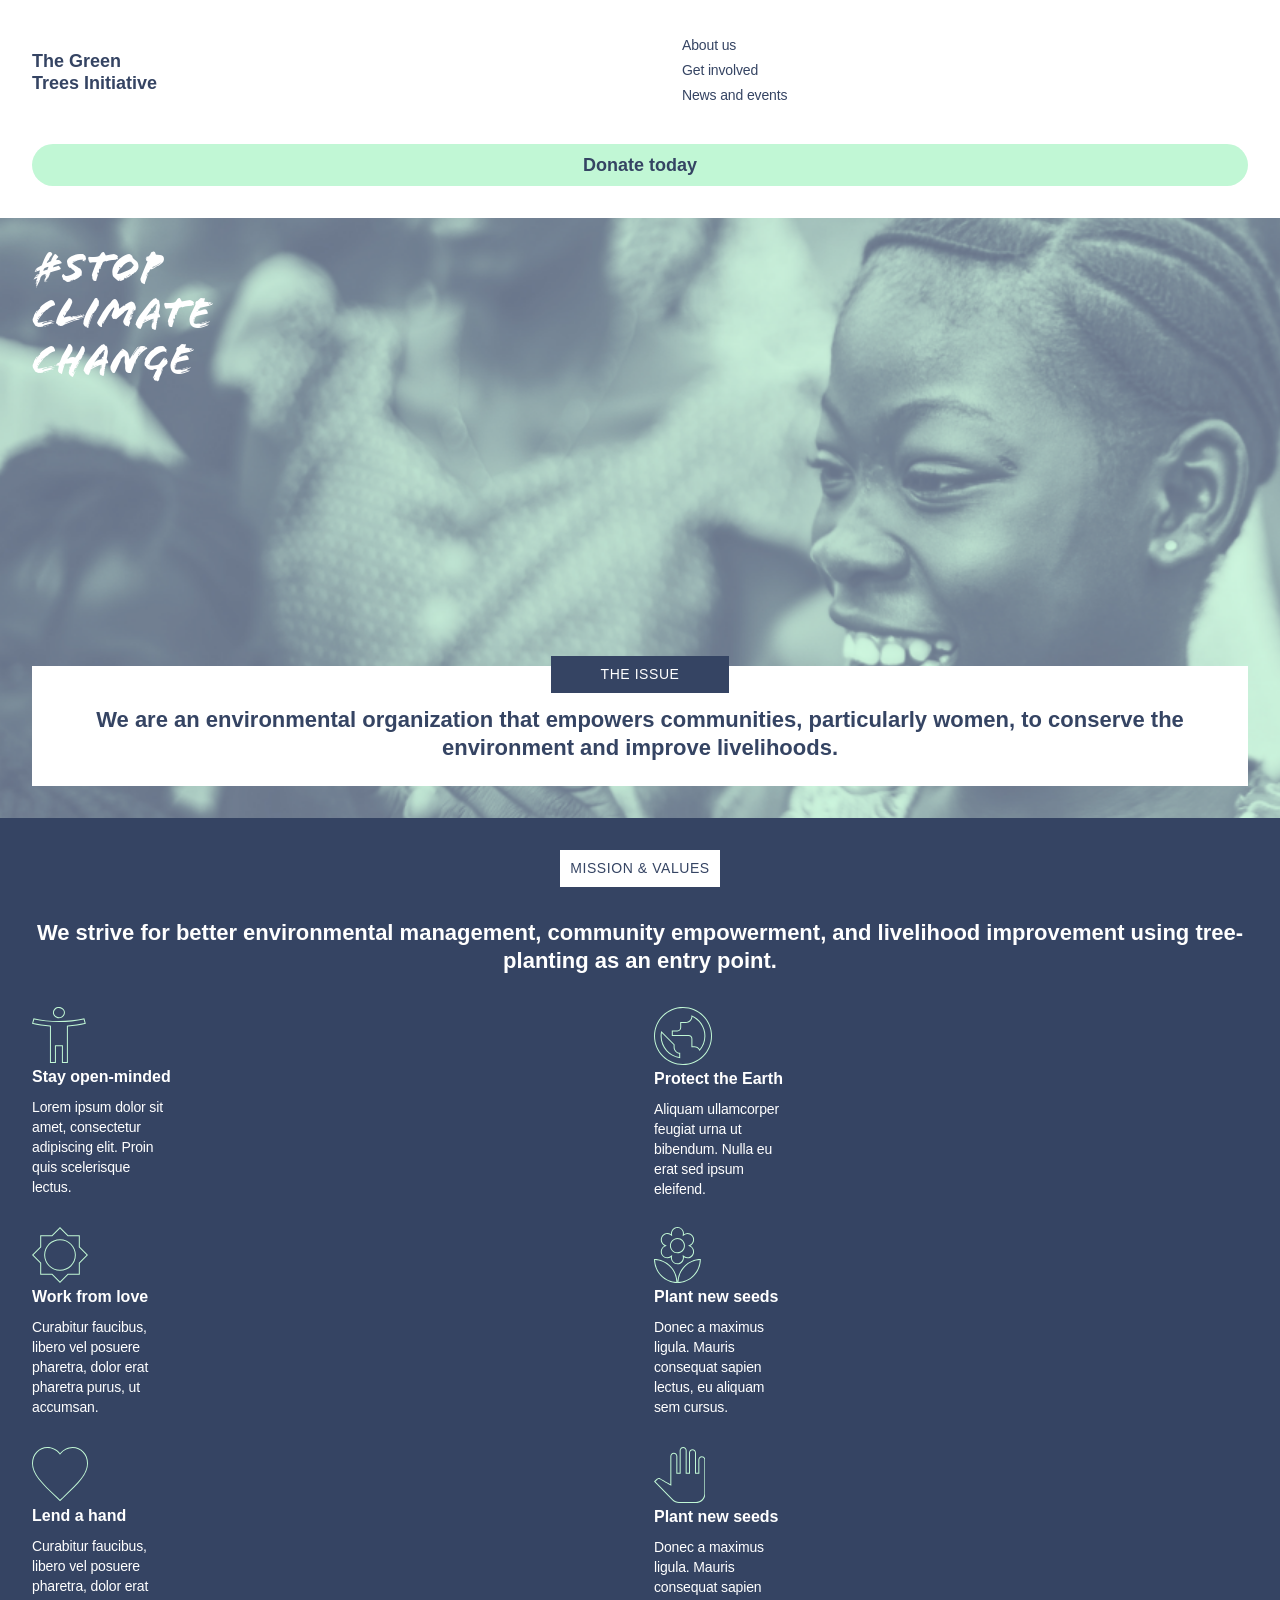
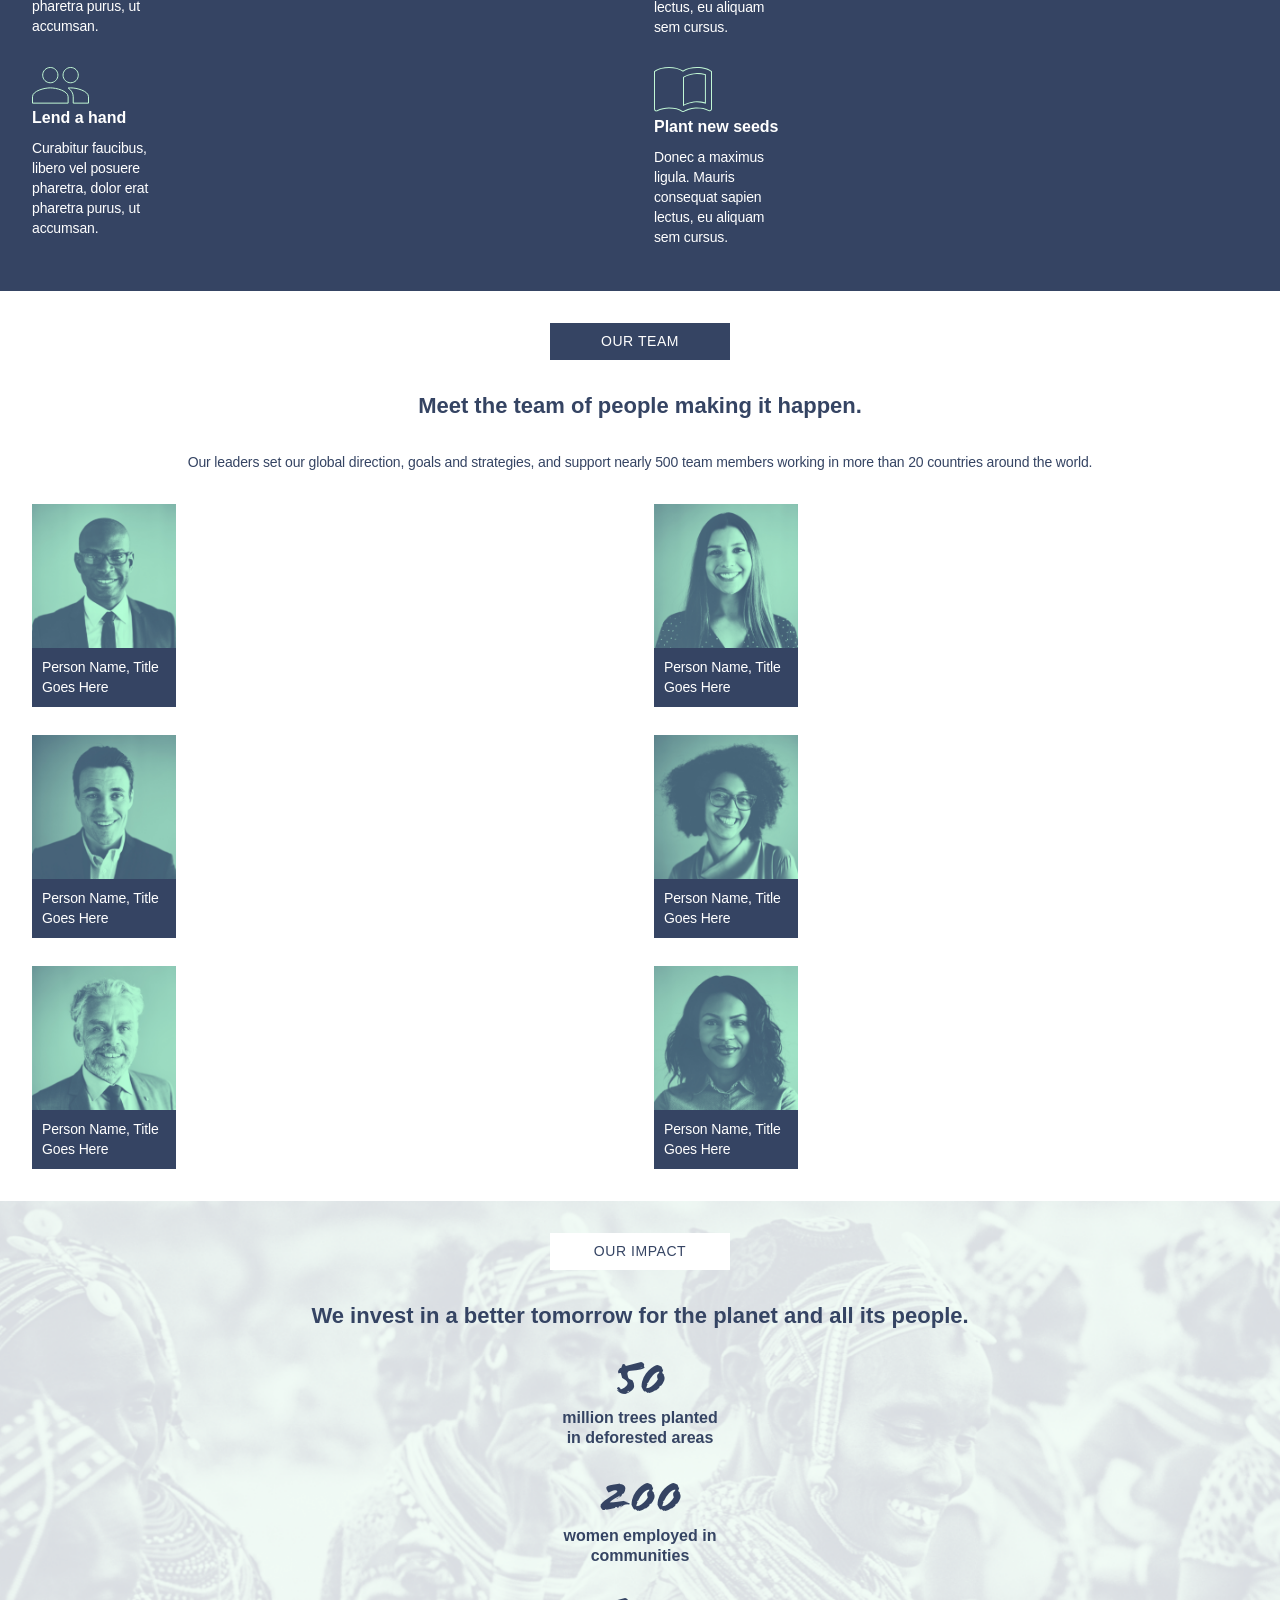
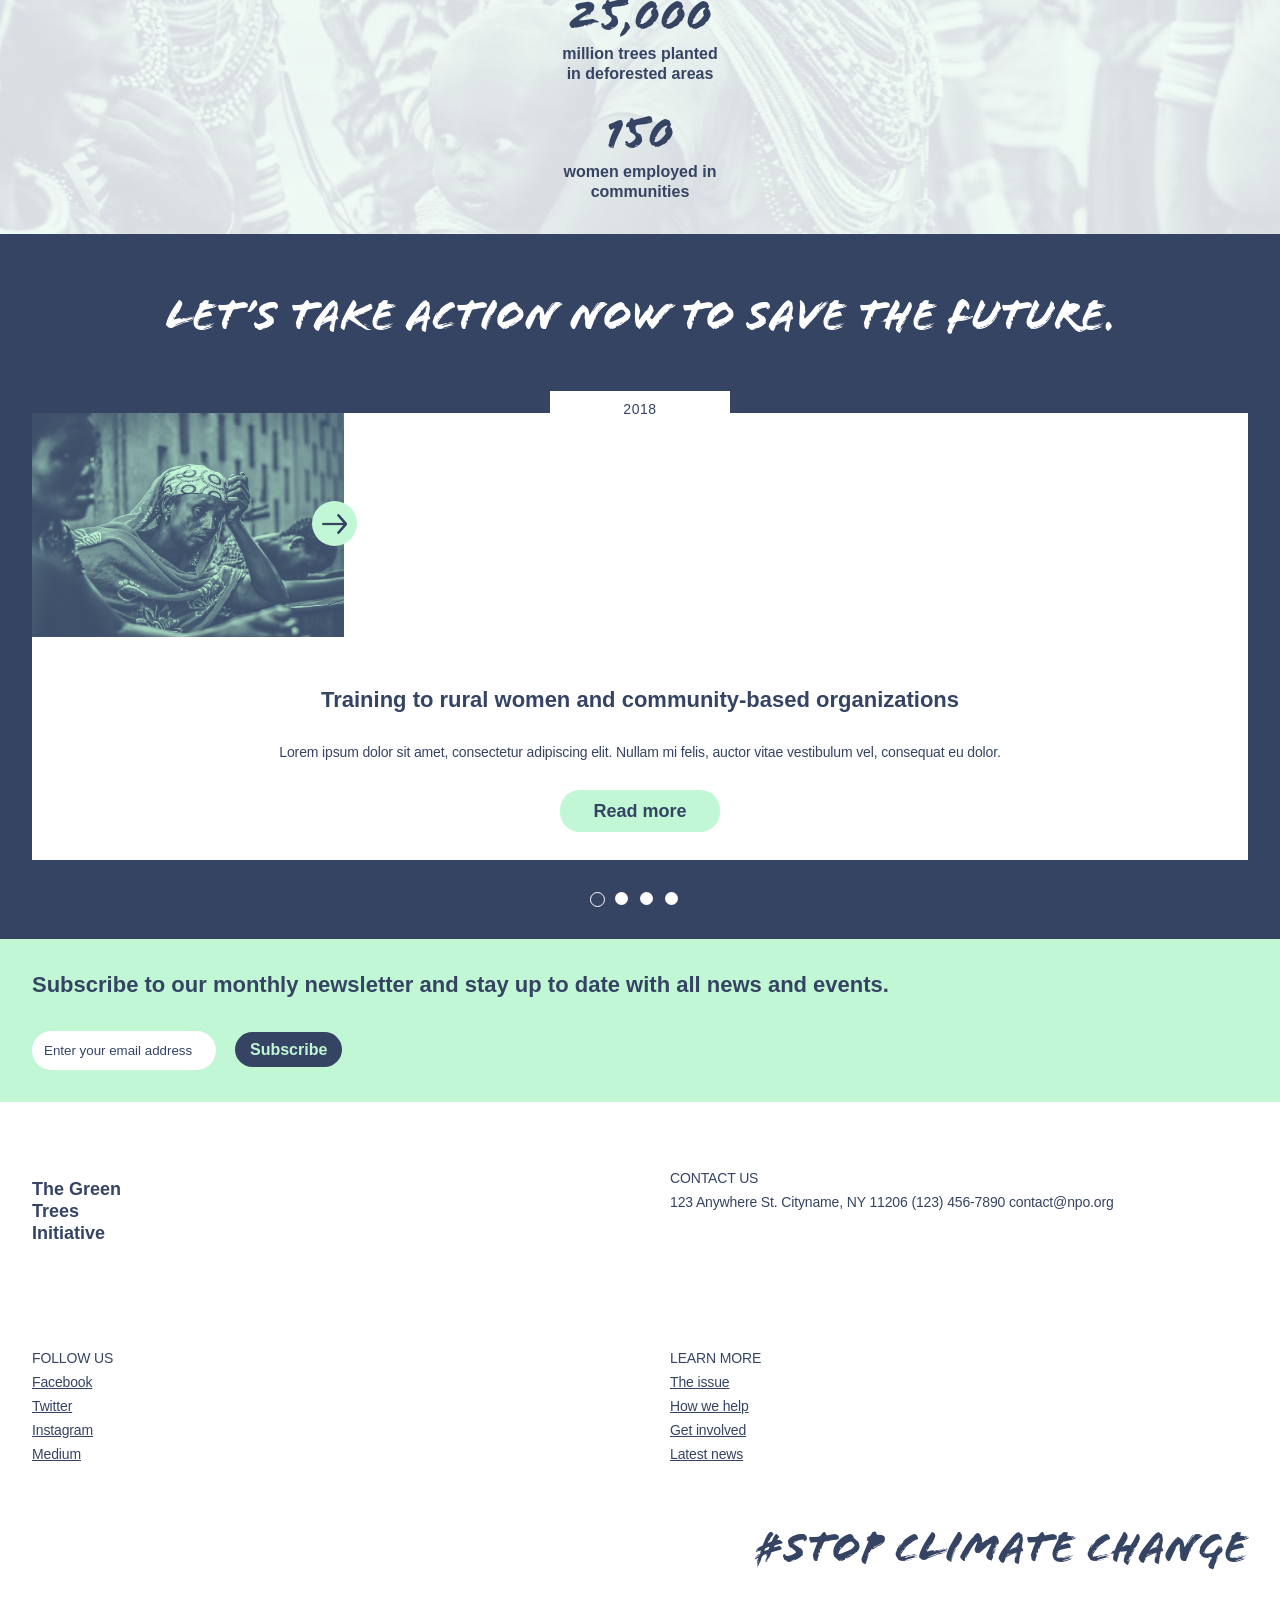
==== about.html @ 4881c16a "Completed mobile view of all three pages" ====
<!DOCTYPE html>
<html lang="en">
<head>
    <meta name="viewport" content="width=device-width, initial-scale=1.0">
    <title>About us</title>
    <link rel="stylesheet" href="css/about_mobile.css" />
    <link rel="stylesheet" href="css/about_tablet.css" />
    <link rel="stylesheet" href="css/about_desktop.css" />
</head>
<body>

    <header>
        
        <div class="header">

            <div class="heading1">
                <p>The Green Trees Initiative</p>
            </div>
    
            <div class="list1">
                <a href="">About us</a>
                <a href="">Get involved</a>
                <a href="">News and events</a>
            </div>
    
        </div>
    
        <div class="donatebutton">
            <button>Donate today</button>
        </div>

    </header>

    <div class="box1">
        <h1>#stop climate change</h1>


        <div class="box2">
            <h2>THE ISSUE</h2>
            <p>We are an environmental organization that empowers communities, particularly women, to conserve the environment and improve livelihoods.</p>    
        </div>
        
    </div>

    <div class="box3">
        <h2>MISSION & VALUES</h2>
        <p>We strive for better environmental management, community empowerment, and livelihood improvement using tree-planting as an entry point.</p>

        <div class="grid1">
            
            <div>
                <img src="assets/about-us/Icon person.png" alt="Icon of a person">
                <h3>Stay open-minded</h3>
                <p>Lorem ipsum dolor sit amet, consectetur adipiscing elit. Proin quis scelerisque lectus.</p>                
            </div>

            <div>
                <img src="assets/about-us/Icon earth.png" alt="Icon of earth">
                <h3>Protect the Earth</h3>
                <p>Aliquam ullamcorper feugiat urna ut bibendum. Nulla eu erat sed ipsum eleifend.</p>                
            </div>

            <div>
                <img src="assets/about-us/Icon sun.png" alt="Icon of sun">
                <h3>Work from love</h3>
                <p>Curabitur faucibus, libero vel posuere pharetra, dolor erat pharetra purus, ut accumsan.</p>                
            </div>

            <div>
                <img src="assets/about-us/Icon flower.png" alt="Icon of a flower">
                <h3>Plant new seeds</h3>
                <p>Donec a maximus ligula. Mauris consequat sapien lectus, eu aliquam sem cursus.</p>                
            </div>

            <div>
                <img src="assets/about-us/Icon heart.png" alt="Icon of heart">
                <h3>Lend a hand</h3>
                <p>Curabitur faucibus, libero vel posuere pharetra, dolor erat pharetra purus, ut accumsan.</p>                
            </div>

            <div>
                <img src="assets/about-us/Icon hand.png" alt="Icon of a hand">
                <h3>Plant new seeds</h3>
                <p>Donec a maximus ligula. Mauris consequat sapien lectus, eu aliquam sem cursus.</p>                
            </div>

            <div>
                <img src="assets/about-us/Icon people.png" alt="Icon of people">
                <h3>Lend a hand</h3>
                <p>Curabitur faucibus, libero vel posuere pharetra, dolor erat pharetra purus, ut accumsan.</p>                
            </div>

            <div>
                <img src="assets/about-us/Icon book.png" alt="Icon of a book">
                <h3>Plant new seeds</h3>
                <p>Donec a maximus ligula. Mauris consequat sapien lectus, eu aliquam sem cursus.</p>                
            </div>
        </div>

    </div>

    <div class="box4">
        <h3>OUR TEAM</h3>
        <h2>Meet the team of people making it happen.</h2>
        <p>Our leaders set our global direction, goals and strategies, and support nearly 500 team members working in more than 20 countries around the world.</p>

        <div class="grid2">

            <div>
                <img src="assets/about-us/Screen-Shot-2018-10-04-at-9.35.07-PM.png" alt="">
                <p>Person Name, Title Goes Here</p>
            </div>

            <div>
                <img src="assets/about-us/Screen-Shot-2018-10-04-at-9.35.17-PM.png" alt="">
                <p>Person Name, Title Goes Here</p>
            </div>

            <div>
                <img src="assets/about-us/Screen-Shot-2018-10-04-at-9.35.37-PM.png" alt="">
                <p>Person Name, Title Goes Here</p>
            </div>

            <div>
                <img src="assets/about-us/Screen-Shot-2018-10-04-at-9.36.04-PM.png" alt="">
                <p>Person Name, Title Goes Here</p>
            </div>

            <div>
                <img src="assets/about-us/Screen-Shot-2018-10-04-at-9.36.19-PM.png" alt="">
                <p>Person Name, Title Goes Here</p>
            </div>

            <div>
                <img src="assets/about-us/Screen-Shot-2018-10-04-at-9.37.13-PM.png" alt="">
                <p>Person Name, Title Goes Here</p>
            </div>

        </div>
    </div>
    
    <div class="box5">
        <h3>OUR IMPACT</h3>
        <h2>We invest in a better tomorrow for the planet and all its people.</h2>

        <div>
            <h1>50</h1>
            <p>million trees planted in deforested areas</p>
        </div>

        <div>
            <h1>200</h1>
            <p>women employed in communities</p>
        </div>
        
        <div>
            <h1>25,000</h1>
            <p>million trees planted in deforested areas</p>
        </div>

        <div>
            <h1>150</h1>
            <p>women employed in communities</p>
        </div>
    </div>

    <div class="box6">
        <h2>LET’S Take action now to save the future.</h2>            
        <h3>2018</h3>

        <div class="card">

            <img src="assets/about-us/Image.png" alt="people">

            <div class="arrow">
                <img src="assets/about-us/Union 5.png" alt="arrow">
            </div>

            <div class="cardtext">
                <h2>Training to rural women and community-based organizations </h2>
                <p>Lorem ipsum dolor sit amet, consectetur adipiscing elit. Nullam mi felis, auctor vitae vestibulum vel, consequat eu dolor.</p>
                <button>Read more</button>
            </div>

        </div>

        <div class="dots">
            <div></div>
            <div></div>
            <div></div>
            <div></div>
        </div>

    </div>

    <div class="box7">
        <form action="" method="get">
            <label for="email">Subscribe to our monthly newsletter and stay up to date with all news and events.</label>
            <input type="email" id="email" placeholder="Enter your email address">
            <button>Subscribe</button>
        </form>
    </div>

    <footer>

        <div class="box8">

            <div class="grid3">
                <h1 class="textbox1">The Green Trees Initiative</h1>
    
                <div class="textbox2">
                    <p>CONTACT US</p>
                    <p>123 Anywhere St. Cityname, NY 11206 (123) 456-7890 contact@npo.org</p>
                </div>
    
                <div class="textbox3">
                    <p>FOLLOW US</p>
                    <a href="">Facebook</a><br>
                    <a href="">Twitter</a><br>
                    <a href="">Instagram</a><br>
                    <a href="">Medium</a><br>
                </div>
    
                <div class="textbox4">
                    <p>LEARN MORE</p>
                    <a href="">The issue</a><br>
                    <a href="">How we help</a><br>
                    <a href="">Get involved</a><br>
                    <a href="">Latest news</a><br>
                </div>  
            </div>
    
            <h1 class="textbox5">#stop climate change</h1>
    
        </div>
        
    </footer>

</body>
</html>
---- css/about_mobile.css ----
body {
    margin: 0;
    height: 100%;
    width: 100%;
}

@font-face {
    font-family: floodstd;
    src: url("../assets/font/FloodStd.otf");
}

/* header css */

.header {
    display: flex;
    margin: 0;
    padding: 32px;
}

.heading1 p {
    width: 126px;
    text-align: left;
    font: normal normal bold 18px/22px Helvetica;
    letter-spacing: 0px;
    color: #354463;
    opacity: 1;
}

.header div {
    flex: 1;
}

.list1 {
    margin: auto 0;
}

.list1 a {
    display: block;
    text-decoration: none;
    margin-left: 42px;
    margin-bottom: 5px;

    text-align: left;
    font: normal normal 300 14px/20px Helvetica;
    letter-spacing: -0.14px;
    color: #354463;
    opacity: 1;
}

.donatebutton {
    padding: 0 32px 32px 32px;
}

.donatebutton button {
    
    padding: 10px;
    width: 100%;

    background: #C1F7D5 0% 0% no-repeat padding-box;
    border: none;
    outline: none;
    border-radius: 100px;
    opacity: 1;

    font: normal normal bold 18px/22px Helvetica;
    letter-spacing: 0px;
    color: #354463;

}

.box1 {
    background: transparent url('../assets/about-us/annie-spratt-427339-unsplash.png') 0% 0% no-repeat padding-box;
    background-size: cover;

    position: relative;
    height: 600px;
}

.box1 h1 {
    margin: 0;
    position: absolute;
    top: 32px;
    left: 32px;

    width: 180px;
    text-align: left;
    font: normal normal normal 44px/46px floodstd;
    letter-spacing: 0px;
    color: #FFFFFF;
    opacity: 1;
}

.box2 {
    position: absolute;
    margin: 32px;
    bottom: 0;
    background-color: #FFFFFF;
    padding: 40px 32px 24px 32px;
}

.box2 h2 {
    margin: 0 auto;
    background-color: #354463;
    padding: 10px;
    width: 158px;

    position: absolute;
    top: -10px;
    left: 0;
    right: 0;


    text-align: center;
    font: normal normal normal 14px/17px Helvetica;
    letter-spacing: 0.56px;
    color: #FFFFFF;
    opacity: 1;
}

.box2 p {
    margin: 0;
    
    text-align: center;
    font: normal normal bold 22px/28px Helvetica;
    letter-spacing: 0px;
    color: #354463;
    opacity: 1;
}

.box3 {
    background-color: #354463;
    padding: 32px;
}

.box3 h2 {
    margin: 0 auto;
    padding: 10px;
    background-color: #FFFFFF;
    width: fit-content;
    text-align: center;
    font: normal normal normal 14px/17px Helvetica;
    letter-spacing: 0.56px;
    color: #354463;
    opacity: 1;
}

.box3 p {
    margin: 32px 0 32px 0;
    text-align: center;
    font: normal normal bold 22px/28px Helvetica;
    letter-spacing: 0px;
    color: #FFFFFF;
    opacity: 1;
}

.grid1 {
    display: grid;
    grid-template-columns: 1fr 1fr;
    grid-template-rows: 1fr 1fr 1fr 1fr;
    gap: 28px;
}

.grid1 h3 {
    margin: 0;
    text-align: left;
    font: normal normal bold 16px/20px Helvetica;
    letter-spacing: 0px;
    color: #FFFFFF;
    opacity: 1;
}

.grid1 p {
    margin: 10px 0 0 0;
    width: 140px;
    text-align: left;
    font: normal normal 300 14px/20px Helvetica;
    letter-spacing: -0.14px;
    color: #FFFFFF;
    opacity: 1;
}

.box4 {
    padding: 32px;
}

.box4 h3 {
    background-color: #354463;
    width: 160px;
    margin: 0 auto;
    padding: 10px;
    text-align: center;
    font: normal normal normal 14px/17px Helvetica;
    letter-spacing: 0.56px;
    color: #FFFFFF;
    opacity: 1;
}

.box4 h2 {
    text-align: center;
    margin: 32px 0 32px 0;
    font: normal normal bold 22px/28px Helvetica;
    letter-spacing: 0px;
    color: #354463;
    opacity: 1;
}

.box4 p {
    margin: 0 0 32px 0;
    text-align: center;
    font: normal normal 300 14px/20px Helvetica;
    letter-spacing: -0.14px;
    color: #354463;
    opacity: 1;
}

.grid2 {
    display: grid;
    grid-template-columns: 1fr 1fr;
    grid-template-rows: 1fr 1fr 1fr;
    gap: 28px;
}

.grid2 div {
    width: 144px;
    background-color: #354463;
}

.grid2 img {
    height: 144px;
}

.grid2 p {
    margin: 0;
    padding: 5px 10px 10px 10px;

    text-align: left;
    font: normal normal 300 14px/20px Helvetica;
    letter-spacing: -0.14px;
    color: #FFFFFF;
    opacity: 1;
}

.box5 {
    background: transparent url('../assets/about-us/Impact Background.png') 0% 0% no-repeat padding-box;
    /* opacity: 0.2; */
    background-size: cover;
    padding: 32px 24px 32px 24px;
}

.box5 h3 {
    text-align: center;
    font: normal normal normal 14px/17px Helvetica;
    letter-spacing: 0.56px;
    color: #354463;
    opacity: 1;

    background-color: #FFFFFF;
    padding: 10px;
    width: 160px;
    margin: 0 auto;
}

.box5 h2 {
    margin: 32px 0 0 0;
    text-align: center;
    font: normal normal bold 22px/28px Helvetica;
    letter-spacing: 0px;
    color: #354463;
    opacity: 1;
}

.box5 h1 {
    margin: 32px 0 0 0;
    text-align: center;
    font: normal normal normal 44px/46px floodstd;
    letter-spacing: 0px;
    color: #354463;
    opacity: 1;
}

.box5 p {
    text-align: center;
    width: 160px;
    margin: 0 auto;
    font: normal normal bold 16px/20px Helvetica;
    letter-spacing: 0px;
    color: #354463;
    opacity: 1;
}

.box6 {
    padding: 32px;
    background: #354463;
}

.box6 h2 {
    margin: 32px 0 32px 0;
    text-align: center;
    font: normal normal normal 44px/46px floodstd;
    letter-spacing: 0px;
    color: #FFFFFF;
    opacity: 1;
}

.box6 h3 {
    text-align: center;
    font: normal normal normal 14px/17px Helvetica;
    letter-spacing: 0.56px;
    color: #354463;
    opacity: 1;
    background: #FFFFFF;
    padding: 10px;
    width: 160px;
    margin: 0 auto;
    position: relative;
    bottom: -15px;
}

.card {
    background: #FFFFFF;
}

.card img {
    width: 312px;
    height: 224px;
}

.card h2 {
    margin: 0;
    text-align: center;
    font: normal normal bold 22px/28px Helvetica;
    letter-spacing: 0px;
    color: #354463;
    opacity: 1;
}

.card p {
    text-align: center;
    font: normal normal 300 14px/20px Helvetica;
    letter-spacing: -0.14px;
    color: #354463;
    opacity: 1;
    margin: 28px 0 28px 0;
}

.arrow {
    background-color: #C1F7D5;
    width: fit-content;
    height: 25px;
    padding: 10px;
    border-radius: 100%;
    display: flex;
    justify-content: center;
    align-items: center;
    position: relative;
    top: -140px;
    right: -280px;
}

.arrow img {
    width: 25px;
    height: 20px;
}

.card .cardtext {
    padding: 0 28px 28px 28px;
    background: #FFFFFF;
}

.card .cardtext button {
    display: block;
    text-align: center;
    font: normal normal bold 18px/22px Helvetica;
    letter-spacing: 0px;
    color: #354463;
    opacity: 1;
    width: 160px;
    background: #C1F7D5;
    border: none;
    outline: none;
    border-radius: 20px;
    padding: 10px;
    margin: 0 auto;
}

.dots {
    /* background: #354463; */
    display: grid;
    width: 100px;
    height: fit-content;
    margin: 32px auto 0 auto;
    grid-template-columns: 1fr 1fr 1fr 1fr;
}

.dots div:first-child {
    background: #354463;
    border: 1px solid #FFFFFF;
}

.dots div {
    width: 13px;
    height: 13px;
    background: #FFFFFF;
    border-radius: 100%;
}

.box7 {
    background-color: #C1F7D5;
    padding: 32px;
}

.box7 form label {
    display: block;
    margin-bottom: 32px;
    text-align: left;
    font: normal normal bold 22px/28px Helvetica;
    letter-spacing: 0px;
    color: #354463;
    opacity: 1;
}

.box7 form input {
    display: inline-block;
    width: 160px;
    border: none;
    outline: none;
    background: #FFFFFF;
    padding: 12px;
    border-radius: 20px;
}

.box7 form input::placeholder {
    color: #354463;
}

.box7 form button {
    display: inline-block;
    border: none;
    outline: none;
    padding: 8px 15px 8px 15px;
    border-radius: 20px;
    background: #354463;

    font: normal normal bold 16px/19px Helvetica;
    letter-spacing: 0px;
    color: #C1F7D5;
    opacity: 1;
    margin-left: 15px;
}

.box8 {
    padding: 64px 32px 64px 32px;
}

.grid3 {
    display: grid;
    grid-template-columns: 1fr 1fr;
    grid-template-rows: 1fr 1fr;
    gap: 60px;
}

.textbox1 {
    text-align: left;
    width: 100px;
    font: normal normal bold 18px/22px Helvetica;
    letter-spacing: 0px;
    color: #354463;
    opacity: 1;
}

.textbox2, .textbox3, .textbox4, .box8 a , .box8 p{
    margin: 0;
    text-align: left;
    font: normal normal 300 14px/24px Helvetica;
    letter-spacing: -0.14px;
    color: #354463;
    opacity: 1;
}

.textbox5 {
    text-align: right;
    font: normal normal normal 44px/46px floodstd;
    letter-spacing: 0px;
    color: #354463;
    opacity: 1;
    margin: 64px 0 0 0;
}
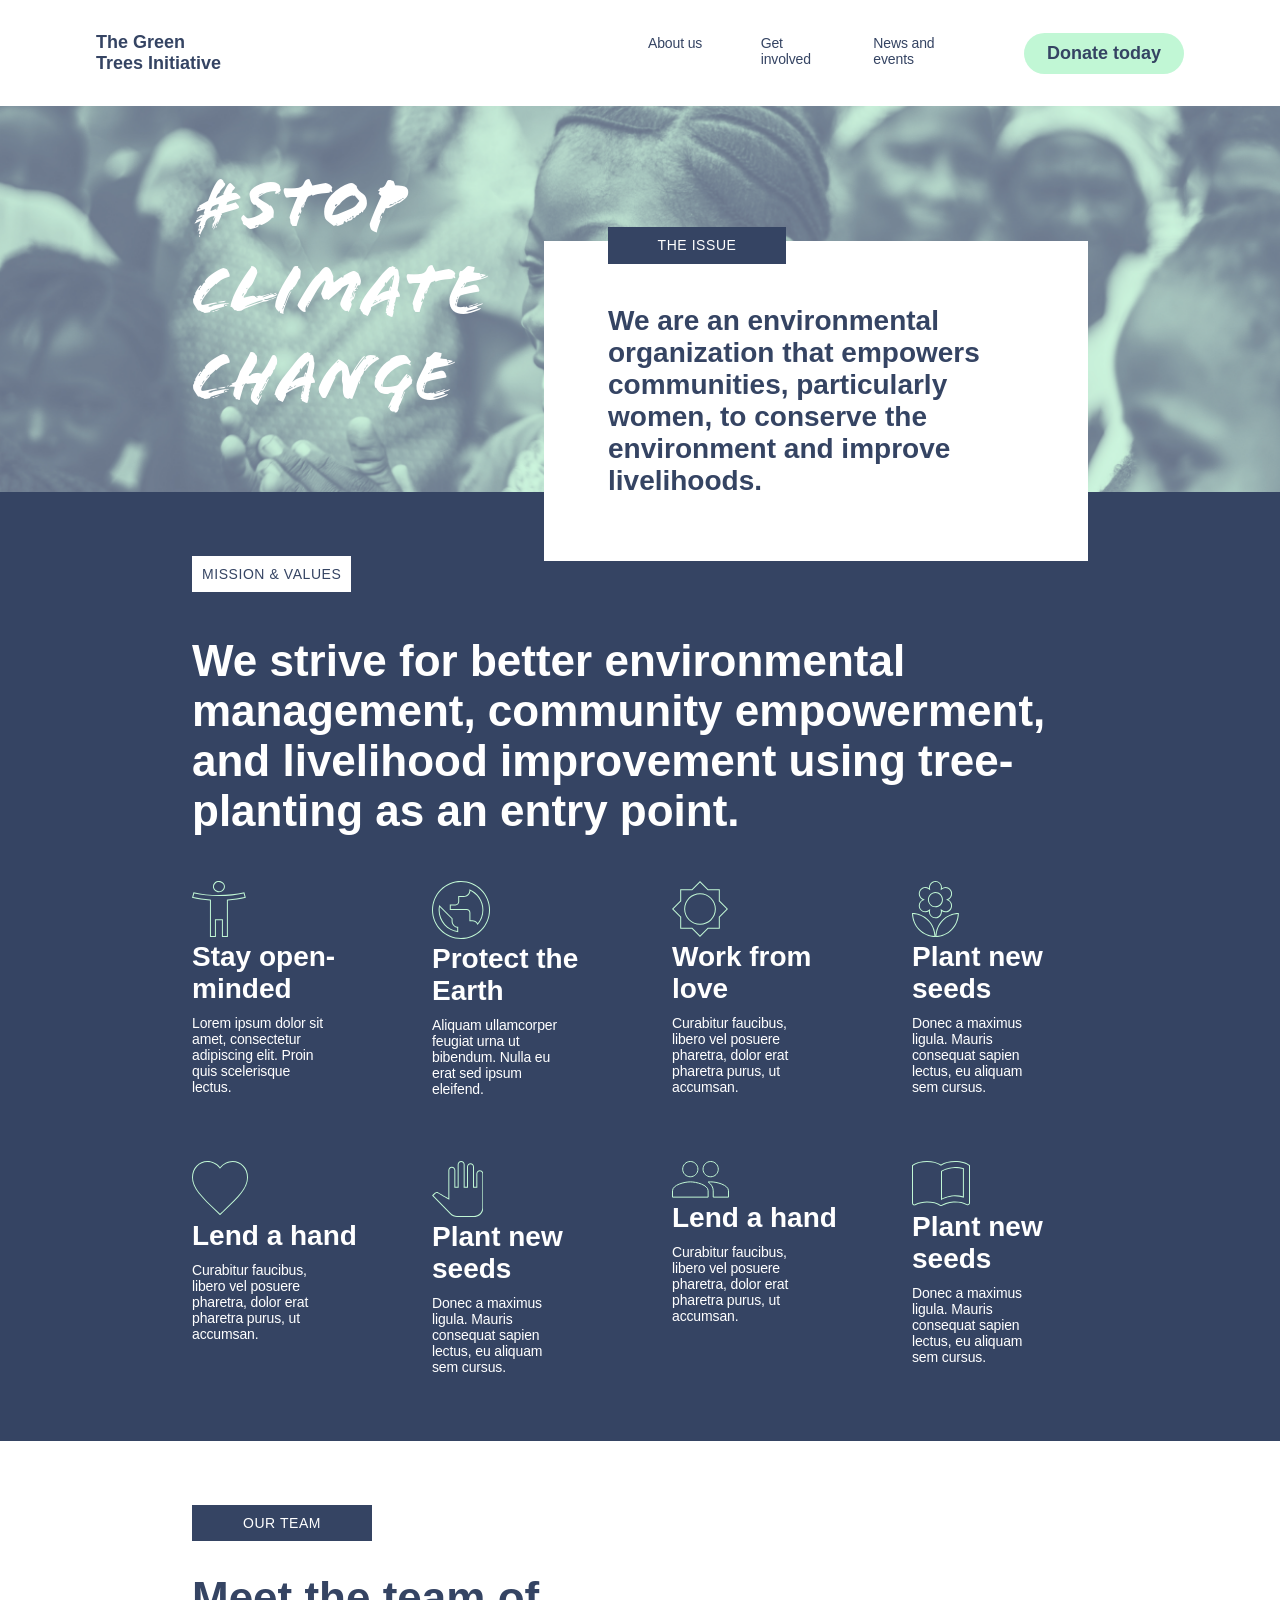
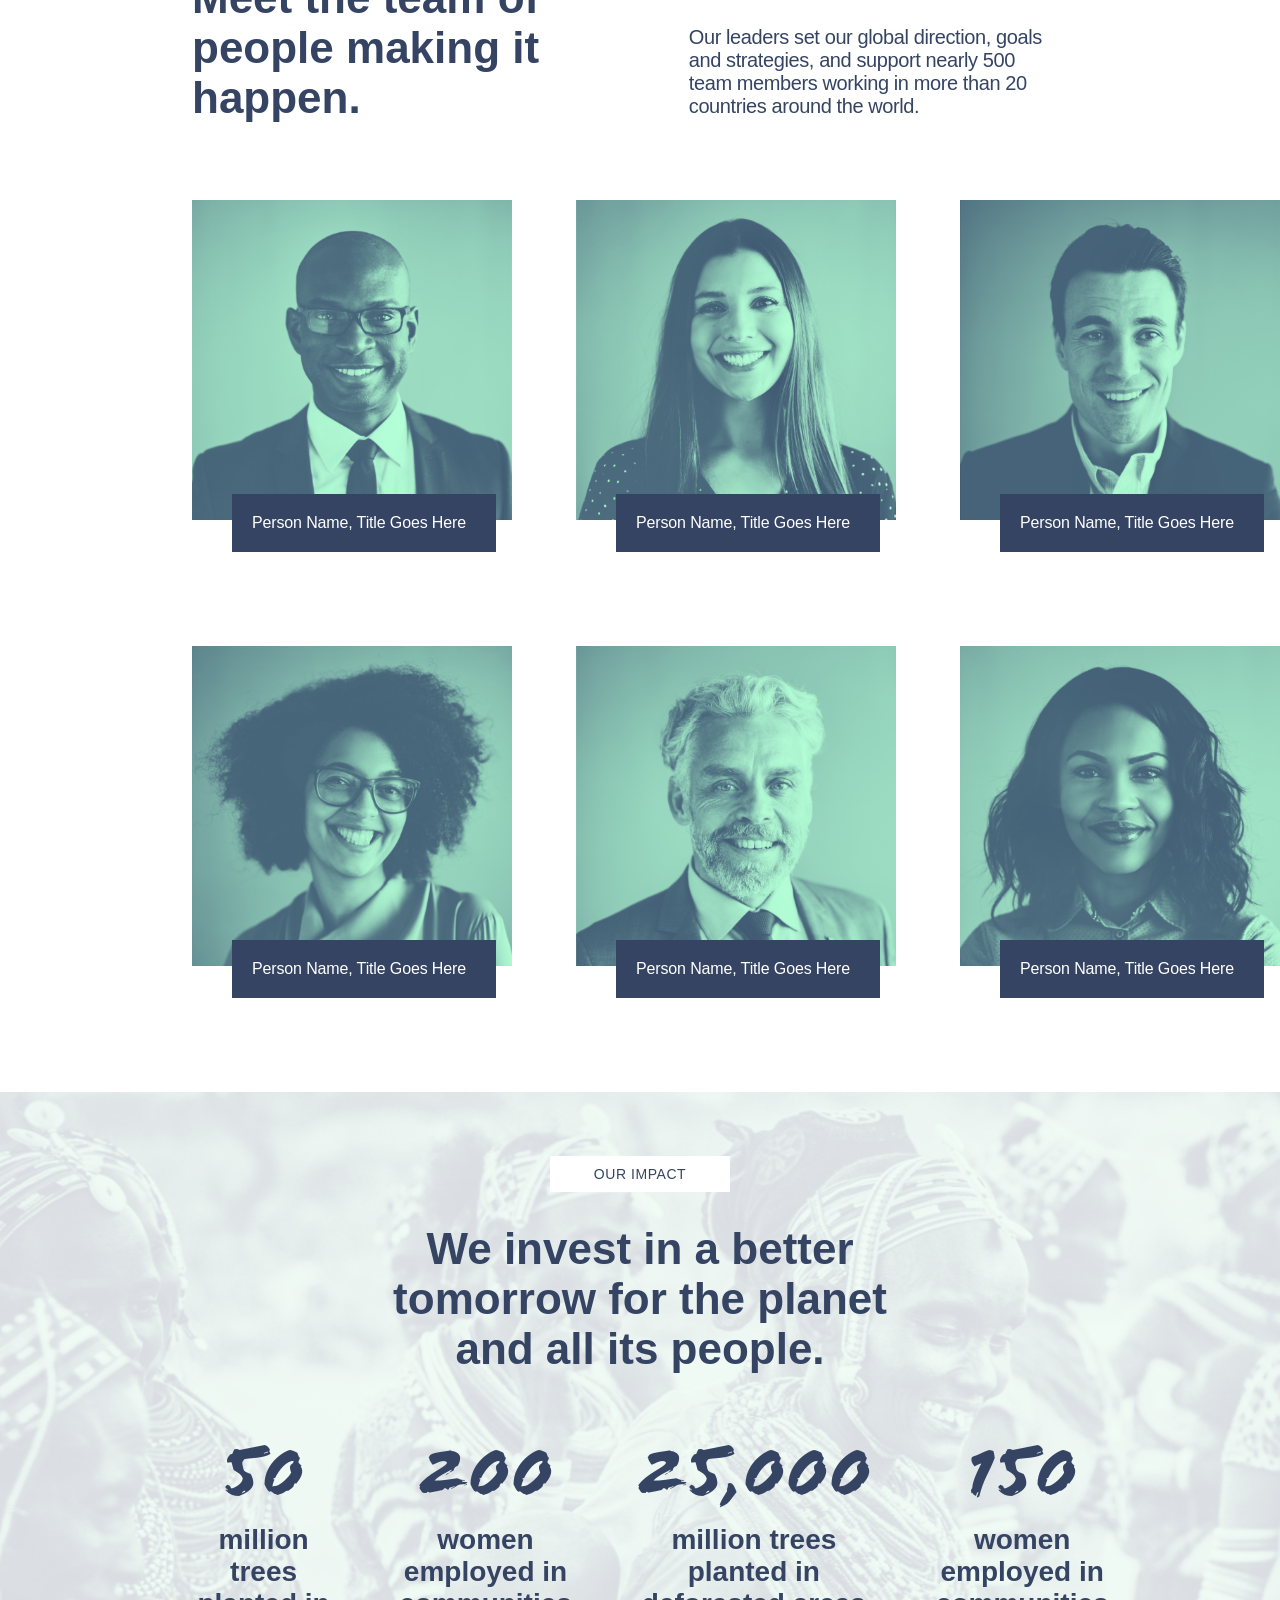
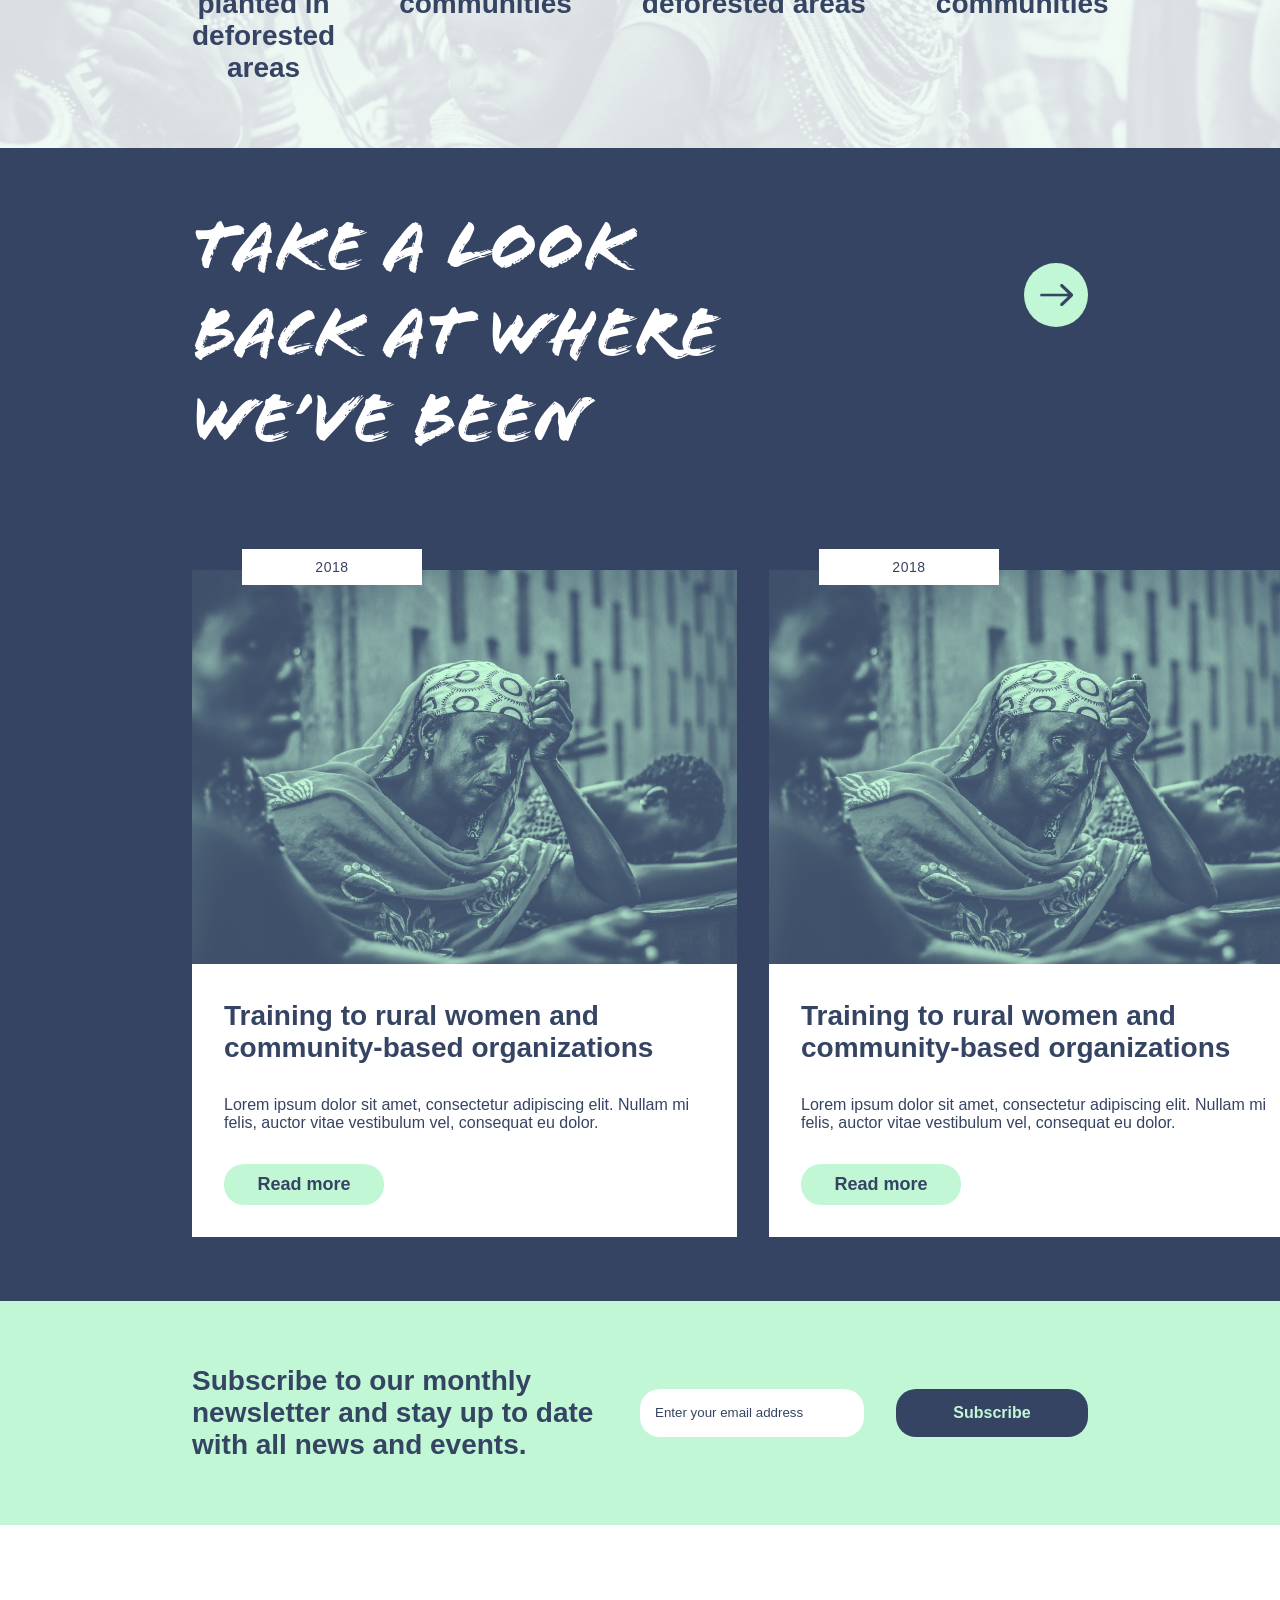
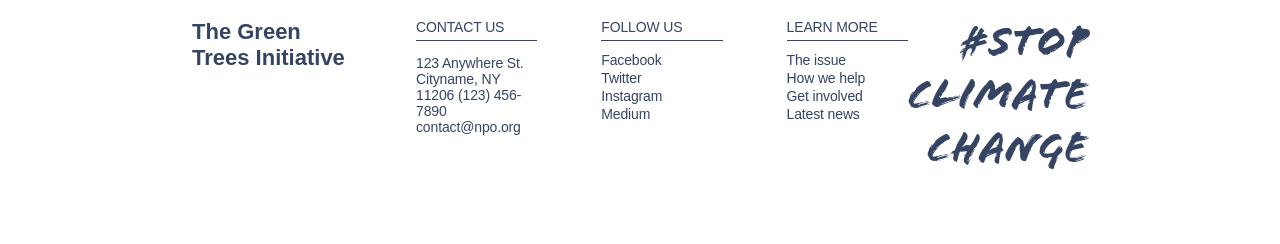
==== commit f556f2d2: "Completed About page - Desktop view" ====
--- a/about.html
+++ b/about.html
@@ -26,7 +26,9 @@
         </div>
     
         <div class="donatebutton">
-            <button>Donate today</button>
+            <form action="donation.html">
+                <button>Donate today</button>
+            </form>
         </div>
 
     </header>
@@ -143,24 +145,28 @@
         <h3>OUR IMPACT</h3>
         <h2>We invest in a better tomorrow for the planet and all its people.</h2>
 
-        <div>
-            <h1>50</h1>
-            <p>million trees planted in deforested areas</p>
-        </div>
-
-        <div>
-            <h1>200</h1>
-            <p>women employed in communities</p>
-        </div>
-        
-        <div>
-            <h1>25,000</h1>
-            <p>million trees planted in deforested areas</p>
-        </div>
-
-        <div>
-            <h1>150</h1>
-            <p>women employed in communities</p>
+        <div class="gridx">
+
+            <div>
+                <h1>50</h1>
+                <p>million trees planted in deforested areas</p>
+            </div>
+    
+            <div>
+                <h1>200</h1>
+                <p>women employed in communities</p>
+            </div>
+            
+            <div>
+                <h1>25,000</h1>
+                <p>million trees planted in deforested areas</p>
+            </div>
+    
+            <div>
+                <h1>150</h1>
+                <p>women employed in communities</p>
+            </div>
+
         </div>
     </div>
 
@@ -191,6 +197,45 @@
             <div></div>
         </div>
 
+    </div>
+
+    <div class="boxx">
+        <h1>TAKE A LOOK BACK AT WHERE WE’VE BEEN</h1>
+        <div class="arrow2">
+            <img src="assets/about-us/Union 5.png" alt="arrow">
+        </div>
+
+        <div class="cardgrid">
+            <div class="carddiv">
+                <h3>2018</h3>
+                <div class="innercard">
+                    <img src="assets/about-us/Image.png" alt="people">
+                    <h2>Training to rural women and community-based organizations </h2>
+                    <p>Lorem ipsum dolor sit amet, consectetur adipiscing elit. Nullam mi felis, auctor vitae vestibulum vel, consequat eu dolor.</p>
+                    <button>Read more</button>
+                </div>
+            </div>
+    
+            <div class="carddiv">
+                <h3>2018</h3>
+                <div class="innercard">
+                    <img src="assets/about-us/Image.png" alt="people">
+                    <h2>Training to rural women and community-based organizations </h2>
+                    <p>Lorem ipsum dolor sit amet, consectetur adipiscing elit. Nullam mi felis, auctor vitae vestibulum vel, consequat eu dolor.</p>
+                    <button>Read more</button>
+                </div>
+            </div>
+    
+            <div class="carddiv">
+                <h3>2018</h3>
+                <div class="innercard">
+                    <img src="assets/about-us/Image.png" alt="people">
+                    <h2>Training to rural women and community-based organizations </h2>
+                    <p>Lorem ipsum dolor sit amet, consectetur adipiscing elit. Nullam mi felis, auctor vitae vestibulum vel, consequat eu dolor.</p>
+                    <button>Read more</button>
+                </div>
+            </div>
+        </div>
     </div>
 
     <div class="box7">
--- a/css/about_mobile.css
+++ b/css/about_mobile.css
@@ -1,487 +1,497 @@
-body {
-    margin: 0;
-    height: 100%;
-    width: 100%;
-}
+/* Mobile */
+@media (min-width:320px) and (max-width:599px) {
+    
+    body {
+        margin: 0;
+        height: 100%;
+        width: 100%;
+    }
+    
+    @font-face {
+        font-family: floodstd;
+        src: url("../assets/font/FloodStd.otf");
+    }
+    
+    /* header css */
+    
+    .header {
+        display: flex;
+        margin: 0;
+        padding: 32px;
+    }
+    
+    .heading1 p {
+        width: 126px;
+        text-align: left;
+        font: normal normal bold 1.125rem Helvetica;
+        letter-spacing: 0px;
+        color: #354463;
+        opacity: 1;
+    }
+    
+    .header div {
+        flex: 1;
+    }
+    
+    .list1 {
+        margin: auto 0;
+    }
+    
+    .list1 a {
+        display: block;
+        text-decoration: none;
+        margin-left: 42px;
+        margin-bottom: 5px;
+    
+        text-align: left;
+        font: normal normal 300 0.875rem Helvetica;
+        letter-spacing: -0.14px;
+        color: #354463;
+        opacity: 1;
+    }
+    
+    .donatebutton {
+        padding: 0 32px 32px 32px;
+    }
+    
+    .donatebutton button {
+        
+        padding: 10px;
+        width: 100%;
+    
+        background: #C1F7D5 0% 0% no-repeat padding-box;
+        border: none;
+        outline: none;
+        border-radius: 100px;
+        opacity: 1;
+    
+        font: normal normal bold 1.125rem Helvetica;
+        letter-spacing: 0px;
+        color: #354463;
+    
+    }
+    
+    .box1 {
+        background: transparent url('../assets/about-us/annie-spratt-427339-unsplash.png') 0% 0% no-repeat padding-box;
+        background-size: cover;
+    
+        position: relative;
+        height: 600px;
+    }
+    
+    .box1 h1 {
+        margin: 0;
+        position: absolute;
+        top: 32px;
+        left: 32px;
+    
+        width: 180px;
+        text-align: left;
+        font: normal normal normal 2.75rem floodstd;
+        letter-spacing: 0px;
+        color: #FFFFFF;
+        opacity: 1;
+    }
+    
+    .box2 {
+        position: absolute;
+        margin: 32px;
+        bottom: 0;
+        background-color: #FFFFFF;
+        padding: 40px 32px 24px 32px;
+    }
+    
+    .box2 h2 {
+        margin: 0 auto;
+        background-color: #354463;
+        padding: 10px;
+        width: 158px;
+    
+        position: absolute;
+        top: -10px;
+        left: 0;
+        right: 0;
+    
+    
+        text-align: center;
+        font: normal normal normal 0.875rem Helvetica;
+        letter-spacing: 0.56px;
+        color: #FFFFFF;
+        opacity: 1;
+    }
+    
+    .box2 p {
+        margin: 0;
+        
+        text-align: center;
+        font: normal normal bold 1.375rem Helvetica;
+        letter-spacing: 0px;
+        color: #354463;
+        opacity: 1;
+    }
+    
+    .box3 {
+        background-color: #354463;
+        padding: 32px;
+    }
+    
+    .box3 h2 {
+        margin: 0 auto;
+        padding: 10px;
+        background-color: #FFFFFF;
+        width: fit-content;
+        text-align: center;
+        font: normal normal normal 0.875rem Helvetica;
+        letter-spacing: 0.56px;
+        color: #354463;
+        opacity: 1;
+    }
+    
+    .box3 p {
+        margin: 32px 0 32px 0;
+        text-align: center;
+        font: normal normal bold 1.375rem Helvetica;
+        letter-spacing: 0px;
+        color: #FFFFFF;
+        opacity: 1;
+    }
+    
+    .grid1 {
+        display: grid;
+        grid-template-columns: 1fr 1fr;
+        grid-template-rows: 1fr 1fr 1fr 1fr;
+        gap: 28px;
+    }
+    
+    .grid1 h3 {
+        margin: 0;
+        text-align: left;
+        font: normal normal bold 1rem Helvetica;
+        letter-spacing: 0px;
+        color: #FFFFFF;
+        opacity: 1;
+    }
+    
+    .grid1 p {
+        margin: 10px 0 0 0;
+        width: 140px;
+        text-align: left;
+        font: normal normal 300 0.875rem Helvetica;
+        letter-spacing: -0.14px;
+        color: #FFFFFF;
+        opacity: 1;
+    }
+    
+    .box4 {
+        padding: 32px;
+    }
+    
+    .box4 h3 {
+        background-color: #354463;
+        width: 160px;
+        margin: 0 auto;
+        padding: 10px;
+        text-align: center;
+        font: normal normal normal 0.875rem Helvetica;
+        letter-spacing: 0.56px;
+        color: #FFFFFF;
+        opacity: 1;
+    }
+    
+    .box4 h2 {
+        text-align: center;
+        margin: 32px 0 32px 0;
+        font: normal normal bold 1.375rem Helvetica;
+        letter-spacing: 0px;
+        color: #354463;
+        opacity: 1;
+    }
+    
+    .box4 p {
+        margin: 0 0 32px 0;
+        text-align: center;
+        font: normal normal 300 0.875rem Helvetica;
+        letter-spacing: -0.14px;
+        color: #354463;
+        opacity: 1;
+    }
+    
+    .grid2 {
+        display: grid;
+        grid-template-columns: 1fr 1fr;
+        grid-template-rows: 1fr 1fr 1fr;
+        gap: 28px;
+    }
+    
+    .grid2 div {
+        width: 144px;
+        background-color: #354463;
+    }
+    
+    .grid2 img {
+        height: 144px;
+    }
+    
+    .grid2 p {
+        margin: 0;
+        padding: 5px 10px 10px 10px;
+    
+        text-align: left;
+        font: normal normal 300 0.875rem Helvetica;
+        letter-spacing: -0.14px;
+        color: #FFFFFF;
+        opacity: 1;
+    }
+    
+    .box5 {
+        background: transparent url('../assets/about-us/Impact Background.png') 0% 0% no-repeat padding-box;
+        /* opacity: 0.2; */
+        background-size: cover;
+        padding: 32px 24px 32px 24px;
+    }
+    
+    .box5 h3 {
+        text-align: center;
+        font: normal normal normal 0.875rem Helvetica;
+        letter-spacing: 0.56px;
+        color: #354463;
+        opacity: 1;
+    
+        background-color: #FFFFFF;
+        padding: 10px;
+        width: 160px;
+        margin: 0 auto;
+    }
+    
+    .box5 h2 {
+        margin: 32px 0 0 0;
+        text-align: center;
+        font: normal normal bold 1.375rem Helvetica;
+        letter-spacing: 0px;
+        color: #354463;
+        opacity: 1;
+    }
+    
+    .box5 h1 {
+        margin: 32px 0 0 0;
+        text-align: center;
+        font: normal normal normal 2.75rem floodstd;
+        letter-spacing: 0px;
+        color: #354463;
+        opacity: 1;
+    }
+    
+    .box5 p {
+        text-align: center;
+        width: 160px;
+        margin: 0 auto;
+        font: normal normal bold 1rem Helvetica;
+        letter-spacing: 0px;
+        color: #354463;
+        opacity: 1;
+    }
+    
+    .box6 {
+        padding: 32px;
+        background: #354463;
+    }
+    
+    .box6 h2 {
+        margin: 32px 0 32px 0;
+        text-align: center;
+        font: normal normal normal 2.75rem floodstd;
+        letter-spacing: 0px;
+        color: #FFFFFF;
+        opacity: 1;
+    }
+    
+    .box6 h3 {
+        text-align: center;
+        font: normal normal normal 0.875rem Helvetica;
+        letter-spacing: 0.56px;
+        color: #354463;
+        opacity: 1;
+        background: #FFFFFF;
+        padding: 10px;
+        width: 160px;
+        margin: 0 auto;
+        position: relative;
+        bottom: -15px;
+    }
+    
+    .card {
+        background: #FFFFFF;
+    }
+    
+    .card img {
+        width: 312px;
+        height: 224px;
+    }
+    
+    .card h2 {
+        margin: 0;
+        text-align: center;
+        font: normal normal bold 1.375rem Helvetica;
+        letter-spacing: 0px;
+        color: #354463;
+        opacity: 1;
+    }
+    
+    .card p {
+        text-align: center;
+        font: normal normal 300 0.875rem Helvetica;
+        letter-spacing: -0.14px;
+        color: #354463;
+        opacity: 1;
+        margin: 28px 0 28px 0;
+    }
+    
+    .arrow {
+        background-color: #C1F7D5;
+        width: fit-content;
+        height: 25px;
+        padding: 10px;
+        border-radius: 100%;
+        display: flex;
+        justify-content: center;
+        align-items: center;
+        position: relative;
+        top: -140px;
+        right: -280px;
+    }
+    
+    .arrow img {
+        width: 25px;
+        height: 20px;
+    }
+    
+    .card .cardtext {
+        padding: 0 28px 28px 28px;
+        background: #FFFFFF;
+    }
+    
+    .card .cardtext button {
+        display: block;
+        text-align: center;
+        font: normal normal bold 1.125rem Helvetica;
+        letter-spacing: 0px;
+        color: #354463;
+        opacity: 1;
+        width: 160px;
+        background: #C1F7D5;
+        border: none;
+        outline: none;
+        border-radius: 20px;
+        padding: 10px;
+        margin: 0 auto;
+    }
+    
+    .dots {
+        /* background: #354463; */
+        display: grid;
+        width: 100px;
+        height: fit-content;
+        margin: 32px auto 0 auto;
+        grid-template-columns: 1fr 1fr 1fr 1fr;
+    }
+    
+    .dots div:first-child {
+        background: #354463;
+        border: 1px solid #FFFFFF;
+    }
+    
+    .dots div {
+        width: 13px;
+        height: 13px;
+        background: #FFFFFF;
+        border-radius: 100%;
+    }
 
-@font-face {
-    font-family: floodstd;
-    src: url("../assets/font/FloodStd.otf");
-}
-
-/* header css */
-
-.header {
-    display: flex;
-    margin: 0;
-    padding: 32px;
-}
-
-.heading1 p {
-    width: 126px;
-    text-align: left;
-    font: normal normal bold 18px/22px Helvetica;
-    letter-spacing: 0px;
-    color: #354463;
-    opacity: 1;
-}
-
-.header div {
-    flex: 1;
-}
-
-.list1 {
-    margin: auto 0;
-}
-
-.list1 a {
-    display: block;
-    text-decoration: none;
-    margin-left: 42px;
-    margin-bottom: 5px;
-
-    text-align: left;
-    font: normal normal 300 14px/20px Helvetica;
-    letter-spacing: -0.14px;
-    color: #354463;
-    opacity: 1;
-}
-
-.donatebutton {
-    padding: 0 32px 32px 32px;
-}
-
-.donatebutton button {
-    
-    padding: 10px;
-    width: 100%;
-
-    background: #C1F7D5 0% 0% no-repeat padding-box;
-    border: none;
-    outline: none;
-    border-radius: 100px;
-    opacity: 1;
-
-    font: normal normal bold 18px/22px Helvetica;
-    letter-spacing: 0px;
-    color: #354463;
+    .boxx {
+        display: none;
+    }
+    
+    .box7 {
+        background-color: #C1F7D5;
+        padding: 32px;
+    }
+    
+    .box7 form label {
+        display: block;
+        margin-bottom: 32px;
+        text-align: left;
+        font: normal normal bold 1.375rem Helvetica;
+        letter-spacing: 0px;
+        color: #354463;
+        opacity: 1;
+    }
+    
+    .box7 form input {
+        display: inline-block;
+        width: 160px;
+        border: none;
+        outline: none;
+        background: #FFFFFF;
+        padding: 12px;
+        border-radius: 20px;
+    }
+    
+    .box7 form input::placeholder {
+        color: #354463;
+    }
+    
+    .box7 form button {
+        display: inline-block;
+        border: none;
+        outline: none;
+        padding: 8px 15px 8px 15px;
+        border-radius: 20px;
+        background: #354463;
+    
+        font: normal normal bold 1rem Helvetica;
+        letter-spacing: 0px;
+        color: #C1F7D5;
+        opacity: 1;
+        margin-left: 15px;
+    }
+    
+    .box8 {
+        padding: 64px 32px 64px 32px;
+    }
+    
+    .grid3 {
+        display: grid;
+        grid-template-columns: 1fr 1fr;
+        grid-template-rows: 1fr 1fr;
+        gap: 60px;
+    }
+    
+    .textbox1 {
+        text-align: left;
+        width: 100px;
+        font: normal normal bold 1.125rem Helvetica;
+        letter-spacing: 0px;
+        color: #354463;
+        opacity: 1;
+    }
+    
+    .textbox2, .textbox3, .textbox4, .box8 a , .box8 p{
+        margin: 0;
+        text-align: left;
+        font: normal normal 300 0.875rem Helvetica;
+        letter-spacing: -0.14px;
+        color: #354463;
+        opacity: 1;
+    }
+    
+    .textbox5 {
+        text-align: right;
+        font: normal normal normal 2.75rem floodstd;
+        letter-spacing: 0px;
+        color: #354463;
+        opacity: 1;
+        margin: 64px 0 0 0;
+    }
 
 }
 
-.box1 {
-    background: transparent url('../assets/about-us/annie-spratt-427339-unsplash.png') 0% 0% no-repeat padding-box;
-    background-size: cover;
-
-    position: relative;
-    height: 600px;
-}
-
-.box1 h1 {
-    margin: 0;
-    position: absolute;
-    top: 32px;
-    left: 32px;
-
-    width: 180px;
-    text-align: left;
-    font: normal normal normal 44px/46px floodstd;
-    letter-spacing: 0px;
-    color: #FFFFFF;
-    opacity: 1;
-}
-
-.box2 {
-    position: absolute;
-    margin: 32px;
-    bottom: 0;
-    background-color: #FFFFFF;
-    padding: 40px 32px 24px 32px;
-}
-
-.box2 h2 {
-    margin: 0 auto;
-    background-color: #354463;
-    padding: 10px;
-    width: 158px;
-
-    position: absolute;
-    top: -10px;
-    left: 0;
-    right: 0;
-
-
-    text-align: center;
-    font: normal normal normal 14px/17px Helvetica;
-    letter-spacing: 0.56px;
-    color: #FFFFFF;
-    opacity: 1;
-}
-
-.box2 p {
-    margin: 0;
-    
-    text-align: center;
-    font: normal normal bold 22px/28px Helvetica;
-    letter-spacing: 0px;
-    color: #354463;
-    opacity: 1;
-}
-
-.box3 {
-    background-color: #354463;
-    padding: 32px;
-}
-
-.box3 h2 {
-    margin: 0 auto;
-    padding: 10px;
-    background-color: #FFFFFF;
-    width: fit-content;
-    text-align: center;
-    font: normal normal normal 14px/17px Helvetica;
-    letter-spacing: 0.56px;
-    color: #354463;
-    opacity: 1;
-}
-
-.box3 p {
-    margin: 32px 0 32px 0;
-    text-align: center;
-    font: normal normal bold 22px/28px Helvetica;
-    letter-spacing: 0px;
-    color: #FFFFFF;
-    opacity: 1;
-}
-
-.grid1 {
-    display: grid;
-    grid-template-columns: 1fr 1fr;
-    grid-template-rows: 1fr 1fr 1fr 1fr;
-    gap: 28px;
-}
-
-.grid1 h3 {
-    margin: 0;
-    text-align: left;
-    font: normal normal bold 16px/20px Helvetica;
-    letter-spacing: 0px;
-    color: #FFFFFF;
-    opacity: 1;
-}
-
-.grid1 p {
-    margin: 10px 0 0 0;
-    width: 140px;
-    text-align: left;
-    font: normal normal 300 14px/20px Helvetica;
-    letter-spacing: -0.14px;
-    color: #FFFFFF;
-    opacity: 1;
-}
-
-.box4 {
-    padding: 32px;
-}
-
-.box4 h3 {
-    background-color: #354463;
-    width: 160px;
-    margin: 0 auto;
-    padding: 10px;
-    text-align: center;
-    font: normal normal normal 14px/17px Helvetica;
-    letter-spacing: 0.56px;
-    color: #FFFFFF;
-    opacity: 1;
-}
-
-.box4 h2 {
-    text-align: center;
-    margin: 32px 0 32px 0;
-    font: normal normal bold 22px/28px Helvetica;
-    letter-spacing: 0px;
-    color: #354463;
-    opacity: 1;
-}
-
-.box4 p {
-    margin: 0 0 32px 0;
-    text-align: center;
-    font: normal normal 300 14px/20px Helvetica;
-    letter-spacing: -0.14px;
-    color: #354463;
-    opacity: 1;
-}
-
-.grid2 {
-    display: grid;
-    grid-template-columns: 1fr 1fr;
-    grid-template-rows: 1fr 1fr 1fr;
-    gap: 28px;
-}
-
-.grid2 div {
-    width: 144px;
-    background-color: #354463;
-}
-
-.grid2 img {
-    height: 144px;
-}
-
-.grid2 p {
-    margin: 0;
-    padding: 5px 10px 10px 10px;
-
-    text-align: left;
-    font: normal normal 300 14px/20px Helvetica;
-    letter-spacing: -0.14px;
-    color: #FFFFFF;
-    opacity: 1;
-}
-
-.box5 {
-    background: transparent url('../assets/about-us/Impact Background.png') 0% 0% no-repeat padding-box;
-    /* opacity: 0.2; */
-    background-size: cover;
-    padding: 32px 24px 32px 24px;
-}
-
-.box5 h3 {
-    text-align: center;
-    font: normal normal normal 14px/17px Helvetica;
-    letter-spacing: 0.56px;
-    color: #354463;
-    opacity: 1;
-
-    background-color: #FFFFFF;
-    padding: 10px;
-    width: 160px;
-    margin: 0 auto;
-}
-
-.box5 h2 {
-    margin: 32px 0 0 0;
-    text-align: center;
-    font: normal normal bold 22px/28px Helvetica;
-    letter-spacing: 0px;
-    color: #354463;
-    opacity: 1;
-}
-
-.box5 h1 {
-    margin: 32px 0 0 0;
-    text-align: center;
-    font: normal normal normal 44px/46px floodstd;
-    letter-spacing: 0px;
-    color: #354463;
-    opacity: 1;
-}
-
-.box5 p {
-    text-align: center;
-    width: 160px;
-    margin: 0 auto;
-    font: normal normal bold 16px/20px Helvetica;
-    letter-spacing: 0px;
-    color: #354463;
-    opacity: 1;
-}
-
-.box6 {
-    padding: 32px;
-    background: #354463;
-}
-
-.box6 h2 {
-    margin: 32px 0 32px 0;
-    text-align: center;
-    font: normal normal normal 44px/46px floodstd;
-    letter-spacing: 0px;
-    color: #FFFFFF;
-    opacity: 1;
-}
-
-.box6 h3 {
-    text-align: center;
-    font: normal normal normal 14px/17px Helvetica;
-    letter-spacing: 0.56px;
-    color: #354463;
-    opacity: 1;
-    background: #FFFFFF;
-    padding: 10px;
-    width: 160px;
-    margin: 0 auto;
-    position: relative;
-    bottom: -15px;
-}
-
-.card {
-    background: #FFFFFF;
-}
-
-.card img {
-    width: 312px;
-    height: 224px;
-}
-
-.card h2 {
-    margin: 0;
-    text-align: center;
-    font: normal normal bold 22px/28px Helvetica;
-    letter-spacing: 0px;
-    color: #354463;
-    opacity: 1;
-}
-
-.card p {
-    text-align: center;
-    font: normal normal 300 14px/20px Helvetica;
-    letter-spacing: -0.14px;
-    color: #354463;
-    opacity: 1;
-    margin: 28px 0 28px 0;
-}
-
-.arrow {
-    background-color: #C1F7D5;
-    width: fit-content;
-    height: 25px;
-    padding: 10px;
-    border-radius: 100%;
-    display: flex;
-    justify-content: center;
-    align-items: center;
-    position: relative;
-    top: -140px;
-    right: -280px;
-}
-
-.arrow img {
-    width: 25px;
-    height: 20px;
-}
-
-.card .cardtext {
-    padding: 0 28px 28px 28px;
-    background: #FFFFFF;
-}
-
-.card .cardtext button {
-    display: block;
-    text-align: center;
-    font: normal normal bold 18px/22px Helvetica;
-    letter-spacing: 0px;
-    color: #354463;
-    opacity: 1;
-    width: 160px;
-    background: #C1F7D5;
-    border: none;
-    outline: none;
-    border-radius: 20px;
-    padding: 10px;
-    margin: 0 auto;
-}
-
-.dots {
-    /* background: #354463; */
-    display: grid;
-    width: 100px;
-    height: fit-content;
-    margin: 32px auto 0 auto;
-    grid-template-columns: 1fr 1fr 1fr 1fr;
-}
-
-.dots div:first-child {
-    background: #354463;
-    border: 1px solid #FFFFFF;
-}
-
-.dots div {
-    width: 13px;
-    height: 13px;
-    background: #FFFFFF;
-    border-radius: 100%;
-}
-
-.box7 {
-    background-color: #C1F7D5;
-    padding: 32px;
-}
-
-.box7 form label {
-    display: block;
-    margin-bottom: 32px;
-    text-align: left;
-    font: normal normal bold 22px/28px Helvetica;
-    letter-spacing: 0px;
-    color: #354463;
-    opacity: 1;
-}
-
-.box7 form input {
-    display: inline-block;
-    width: 160px;
-    border: none;
-    outline: none;
-    background: #FFFFFF;
-    padding: 12px;
-    border-radius: 20px;
-}
-
-.box7 form input::placeholder {
-    color: #354463;
-}
-
-.box7 form button {
-    display: inline-block;
-    border: none;
-    outline: none;
-    padding: 8px 15px 8px 15px;
-    border-radius: 20px;
-    background: #354463;
-
-    font: normal normal bold 16px/19px Helvetica;
-    letter-spacing: 0px;
-    color: #C1F7D5;
-    opacity: 1;
-    margin-left: 15px;
-}
-
-.box8 {
-    padding: 64px 32px 64px 32px;
-}
-
-.grid3 {
-    display: grid;
-    grid-template-columns: 1fr 1fr;
-    grid-template-rows: 1fr 1fr;
-    gap: 60px;
-}
-
-.textbox1 {
-    text-align: left;
-    width: 100px;
-    font: normal normal bold 18px/22px Helvetica;
-    letter-spacing: 0px;
-    color: #354463;
-    opacity: 1;
-}
-
-.textbox2, .textbox3, .textbox4, .box8 a , .box8 p{
-    margin: 0;
-    text-align: left;
-    font: normal normal 300 14px/24px Helvetica;
-    letter-spacing: -0.14px;
-    color: #354463;
-    opacity: 1;
-}
-
-.textbox5 {
-    text-align: right;
-    font: normal normal normal 44px/46px floodstd;
-    letter-spacing: 0px;
-    color: #354463;
-    opacity: 1;
-    margin: 64px 0 0 0;
-}
--- a/css/about_tablet.css
+++ b/css/about_tablet.css
@@ -0,0 +1,4 @@
+/* Tablet */
+@media (min-width:600px) and (max-width:1024px) {
+
+}
--- a/css/about_desktop.css
+++ b/css/about_desktop.css
@@ -0,0 +1,501 @@
+/* Desktop */
+@media (min-width:1025px) {
+
+    body {
+        margin: 0;
+        height: 100%;
+        width: 100%;
+    }
+    
+    @font-face {
+        font-family: floodstd;
+        src: url("../assets/font/FloodStd.otf");
+    }
+    
+    /* header css */
+    
+    header {
+        display: flex;
+        margin: 0;
+        padding: 32px;
+        justify-content: center;
+        /* align-content: center; */
+    }
+    
+    .header {
+        display: flex;
+    }
+    
+    .heading1 p {
+        width: 126px;
+        text-align: left;
+        font: normal normal bold 1.125rem Helvetica;
+        letter-spacing: 0px;
+        color: #354463;
+        opacity: 1;
+        margin: 0 30vw 0 5vw;
+    }
+    
+    
+    .list1 {
+        margin: auto 0;
+        display: grid;
+        grid-template-columns: 1fr 1fr 1fr;
+    }
+    
+    .list1 a {
+        display: inline-block;
+        text-decoration: none;
+        margin-left: 42px;
+        margin-bottom: 5px;
+    
+        text-align: left;
+        font: normal normal 300 0.875rem Helvetica;
+        letter-spacing: -0.14px;
+        color: #354463;
+        opacity: 1;
+    }
+    
+    .donatebutton {
+        height: fit-content;
+        margin: auto 5vw auto 80px;
+    }
+    
+    .donatebutton button {    
+        padding: 10px;
+        width: 160px;
+    
+        background: #C1F7D5 0% 0% no-repeat padding-box;
+        border: none;
+        outline: none;
+        border-radius: 100px;
+        opacity: 1;
+    
+        font: normal normal bold 1.125rem Helvetica;
+        letter-spacing: 0px;
+        color: #354463;
+    }
+    
+    .box1 {
+        background: transparent url('../assets/about-us/annie-spratt-427339-unsplash.png') 0% 0% no-repeat padding-box;
+        background-size: cover;
+        padding: 5% 15% 5% 15%;
+        position: relative;
+    }
+    
+    .box1 h1 {
+        margin: 0;
+        width: 300px;
+
+        text-align: left;
+        font: normal normal normal 4.5rem floodstd;
+        letter-spacing: 0px;
+        color: #FFFFFF;
+        opacity: 1;
+    }
+    
+    .box2 {
+        position: absolute;
+        top: 35%;
+        right: 15%;
+        
+        background-color: #FFFFFF;
+        padding: 64px;
+    }
+    
+    .box2 h2 {
+        margin: 0;
+        background-color: #354463;
+        padding: 10px;
+        width: 158px;
+    
+        position: absolute;
+        top: -14px;
+    
+        text-align: center;
+        font: normal normal normal 14px/17px Helvetica;
+        letter-spacing: 0.56px;
+        color: #FFFFFF;
+        opacity: 1;
+    }
+    
+    .box2 p {
+        margin: 0;
+        width: 416px;
+        text-align: left;
+        font: normal normal bold 1.75rem Helvetica;
+        letter-spacing: 0px;
+        color: #354463;
+        opacity: 1;
+    }
+    
+    .box3 {
+        background-color: #354463;
+        padding: 5% 15% 5% 15%;
+    }
+    
+    .box3 h2 {
+        margin: 0;
+        padding: 10px;
+        background-color: #FFFFFF;
+        width: fit-content;
+        text-align: center;
+        font: normal normal normal 0.875rem Helvetica;
+        letter-spacing: 0.56px;
+        color: #354463;
+        opacity: 1;
+    }
+    
+    .box3 p {
+        text-align: left;
+        font: normal normal bold 2.75rem Helvetica;
+        letter-spacing: 0px;
+        color: #FFFFFF;
+        opacity: 1;
+    }
+    
+    .grid1 {
+        margin-top: 5%;
+        display: grid;
+        grid-template-columns: 1fr 1fr 1fr 1fr;
+        grid-template-rows: 1fr 1fr;
+        gap: 64px;
+    }
+    
+    .grid1 h3 {
+        margin: 0;
+        text-align: left;
+        font: normal normal bold 1.75rem Helvetica;
+        letter-spacing: 0px;
+        color: #FFFFFF;
+        opacity: 1;
+    }
+    
+    .grid1 p {
+        margin: 10px 0 0 0;
+        width: 140px;
+        text-align: left;
+        font: normal normal 300 0.875rem Helvetica;
+        letter-spacing: -0.14px;
+        color: #FFFFFF;
+        opacity: 1;
+    }
+    
+    .box4 {
+        padding: 5% 15% 5% 15%;
+    }
+    
+    .box4 h3 {
+        background-color: #354463;
+        width: 160px;
+        margin: 0;
+        padding: 10px;
+        text-align: center;
+        font: normal normal normal 0.875rem Helvetica;
+        letter-spacing: 0.56px;
+        color: #FFFFFF;
+        opacity: 1;
+    }
+    
+    .box4 h2 {
+        text-align: left;
+        margin: 32px 0 32px 0;
+        width: 40%;
+        display: inline-block;
+        font: normal normal bold 2.75rem Helvetica;
+        letter-spacing: 0px;
+        color: #354463;
+        opacity: 1;
+    }
+    
+    .box4 p {
+        margin: 0 0 0 15%;
+        display: inline-block;
+        width: 40%;
+        text-align: left;
+        font: normal normal 300 1.25rem Helvetica;
+        letter-spacing: -0.4px;
+        color: #354463;
+        opacity: 1;
+    }
+    
+    .grid2 {
+        display: grid;
+        grid-template-columns: 1fr 1fr 1fr;
+        grid-template-rows: 1fr 1fr;
+        gap: 64px;
+        margin-top: 5%;
+        position: relative;
+    }
+    
+    .grid2 p {
+        margin: 0;
+        padding: 20px;
+        /* width: fit-content; */
+        width: 70%;
+        
+        background: #354463;
+        position: relative;
+        top: -30px;
+        left: 40px;
+    
+        text-align: left;
+        font: normal normal 300 1rem Helvetica;
+        letter-spacing: -0.14px;
+        color: #FFFFFF;
+        opacity: 1;
+    }
+    
+    .box5 {
+        background: transparent url('../assets/about-us/Impact Background.png') 0% 0% no-repeat padding-box;
+        background-size: cover;
+        padding: 5% 15% 5% 15%;
+    }
+    
+    .box5 h3 {
+        text-align: center;
+        font: normal normal normal 0.875rem Helvetica;
+        letter-spacing: 0.56px;
+        color: #354463;
+        opacity: 1;
+    
+        background-color: #FFFFFF;
+        padding: 10px;
+        width: 160px;
+        margin: 0 auto;
+    }
+    
+    .box5 h2 {
+        margin: 32px auto 0 auto;
+        width: 60%;
+        text-align: center;
+        font: normal normal bold 2.75rem Helvetica;
+        letter-spacing: 0px;
+        color: #354463;
+        opacity: 1;
+    }
+    
+    .box5 .gridx {
+        margin-top: 64px;
+        display: grid;
+        grid-template-columns: 1fr 1fr 1fr 1fr;
+        gap: 64px;
+    }
+
+    .box5 h1 {
+        margin: 0;
+        text-align: center;
+        font: normal normal normal 4.5rem floodstd;
+        letter-spacing: 0px;
+        color: #354463;
+        opacity: 1;
+    }
+    
+    .box5 p {
+        text-align: center;
+        margin: 0;
+        font: normal normal bold 1.75rem Helvetica;
+        letter-spacing: 0px;
+        color: #354463;
+        opacity: 1;
+    }
+    
+    .box6 {
+        display: none;
+    }
+
+    .boxx {
+        padding: 5% 15% 5% 15%;
+        background: #354463;
+        position: relative;
+    }
+
+    .boxx h1 {
+        margin: 0 0 64px 0;
+        width: 70%;
+        text-align: left;
+        font: normal normal normal 4.5rem floodstd;
+        letter-spacing: 0px;
+        color: #FFFFFF;
+        opacity: 1;
+    }
+
+    .arrow2 {
+        width: 64px;
+        height: 64px;
+        background: #C1F7D5;
+        border-radius: 100%;
+        display: flex;
+        justify-content: center;
+        align-items: center;
+
+        position: absolute;
+        top: 10%;
+        right: 15%;
+    }
+
+    .arrow2 img {
+        width: 33px;
+        height: 22px;
+    }
+
+    .cardgrid {
+        display: grid;
+        grid-template-columns: 1fr 1fr 1fr;
+        gap: 32px;
+    }
+
+    .carddiv h3 {
+        background: #FFFFFF;
+        padding: 10px;
+        width: 160px;
+        margin: 0;
+        text-align: center;
+        font: normal normal normal 0.875rem Helvetica;
+        letter-spacing: 0.56px;
+        color: #354463;
+        opacity: 1;
+        position: relative;
+        left: 50px;
+        bottom: -15px;
+    }
+
+    .innercard {
+        background: #FFFFFF;
+    }
+
+    .innercard h2 {
+        margin: 0;
+        padding: 32px;
+        text-align: left;
+        font: normal normal bold 1.75rem Helvetica;
+        letter-spacing: 0px;
+        color: #354463;
+        opacity: 1;
+    }
+
+    .innercard p {
+        margin: 0;
+        padding: 0 32px 0 32px;
+        text-align: left;
+        font: normal normal normal 1rem Helvetica;
+        letter-spacing: 0px;
+        color: #354463;
+        opacity: 1;
+    }
+
+    .innercard button {
+        margin: 32px;
+        width: 160px;
+        padding: 10px;
+        border: none;
+        outline: none;
+        border-radius: 20px;
+        background: #C1F7D5;
+
+        text-align: center;
+        font: normal normal bold 1.125rem Helvetica;
+        letter-spacing: 0px;
+        color: #354463;
+        opacity: 1;
+    }
+
+    .box7 {
+        background-color: #C1F7D5;
+        padding: 64px 15% 64px 15%;
+    }
+    
+    .box7 form {
+        display: grid;
+        grid-template-columns: 2fr 1fr 1fr;
+    }
+    
+    .box7 form label {
+        display: block;
+        text-align: left;
+        font: normal normal bold 1.75rem Helvetica;
+        letter-spacing: 0px;
+        color: #354463;
+        opacity: 1;
+    }
+    
+    .box7 form input {
+        display: inline-block;
+        border: none;
+        outline: none;
+        background: #FFFFFF;
+        padding: 0 15px 0 15px;
+        border-radius: 20px;
+    
+        height: 48px;
+        margin: auto 0;
+    }
+    
+    .box7 form input::placeholder {
+        color: #354463;
+    }
+    
+    .box7 form button {
+        display: inline-block;
+        border: none;
+        outline: none;
+        padding: 8px 15px 8px 15px;
+        border-radius: 20px;
+        background: #354463;
+    
+        font: normal normal bold 1rem Helvetica;
+        letter-spacing: 0px;
+        color: #C1F7D5;
+        opacity: 1;
+        margin: auto 0 auto 32px;
+    
+        height: 48px;
+    }
+    
+    .box8 {
+        padding: 64px 15% 64px 15%;
+        display: flex;
+        align-items: center;
+    }
+    
+    .grid3 {
+        display: grid;
+        grid-template-columns: 1fr 1fr 1fr 1fr;
+        gap: 64px;
+    }
+    
+    .box8 a , .box8 p{
+        text-align: left;
+        font: normal normal 300 0.875rem Helvetica;
+        text-decoration: none;
+        letter-spacing: -0.14px;
+        color: #354463;
+        opacity: 1;
+    }
+    
+    .textbox1 {
+        text-align: left;
+        width: 160px;
+        font: normal normal bold 1.375rem Helvetica;
+        letter-spacing: 0px;
+        color: #354463;
+        opacity: 1;
+        margin: 0;
+    }
+    
+    .textbox2 p:first-child, .textbox3 p:first-child, .textbox4 p:first-child {
+        border-bottom: 1px solid #354463;
+        padding-bottom: 5px;
+        margin: 0 0 10px 0;
+    }
+    
+    .textbox5 {
+        text-align: right;
+        font: normal normal normal 2.75rem floodstd;
+        letter-spacing: 0px;
+        color: #354463;
+        opacity: 1;
+        margin: 32px 0 0 0;
+    }
+
+}
